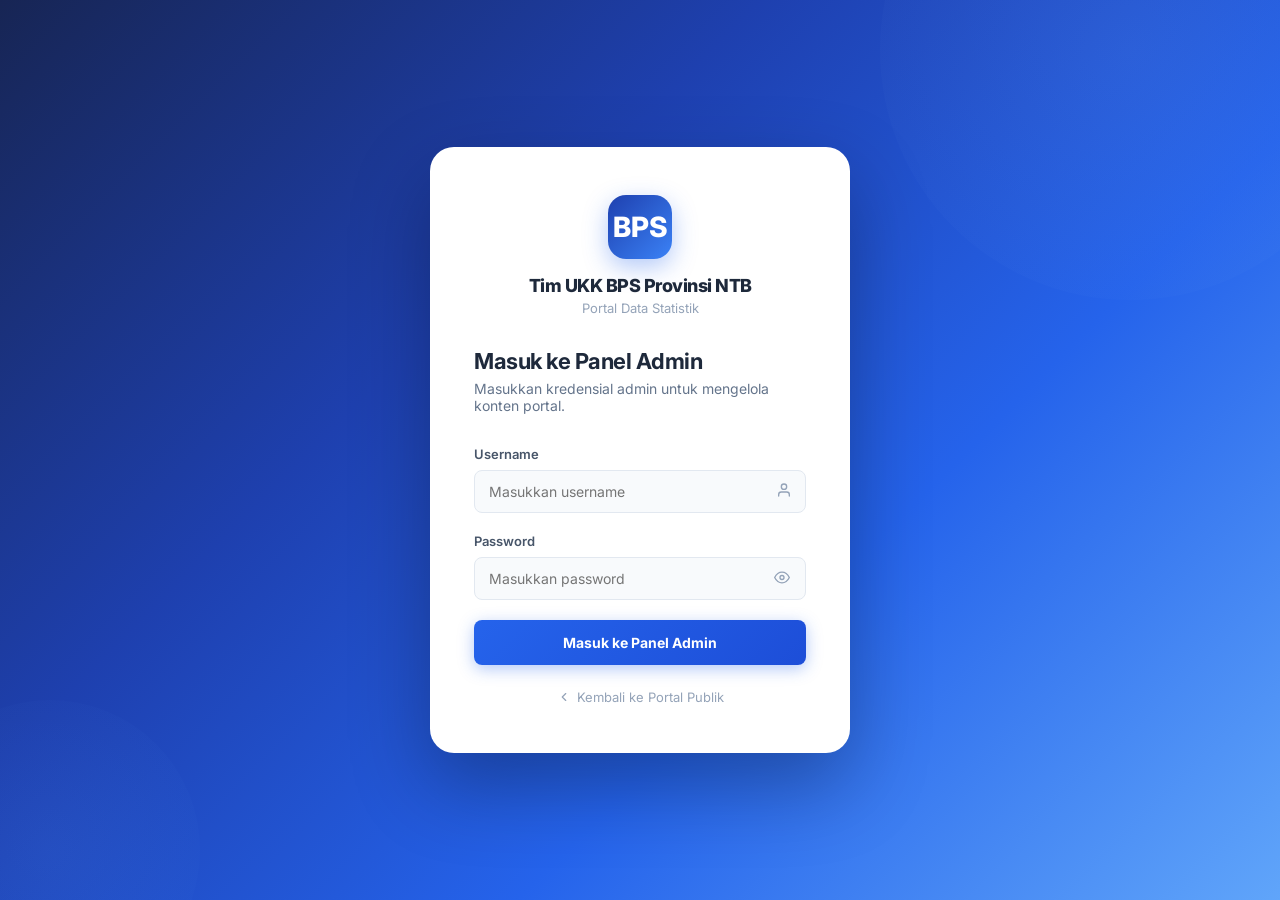
==== admin.html @ 1d555379 "first commit" ====
<!DOCTYPE html>
<html lang="id">
<head>
  <meta charset="UTF-8">
  <meta name="viewport" content="width=device-width, initial-scale=1.0">
  <title>Panel Admin — Portal Data BPS NTB</title>
  <meta name="robots" content="noindex, nofollow">
  <link rel="preconnect" href="https://fonts.googleapis.com">
  <link rel="preconnect" href="https://fonts.gstatic.com" crossorigin>
  <link rel="stylesheet" href="css/admin.css">
</head>
<body>

<!-- ============================================================
     LOGIN PAGE
     ============================================================ -->
<div id="login-page" class="login-page">
  <div class="login-bg-shape login-bg-shape-1" aria-hidden="true"></div>
  <div class="login-bg-shape login-bg-shape-2" aria-hidden="true"></div>

  <div class="login-card" role="main">
    <div class="login-logo">
      <div class="login-logo-icon" aria-hidden="true">BPS</div>
      <div class="login-logo-title">Tim UKK BPS Provinsi NTB</div>
      <div class="login-logo-sub">Portal Data Statistik</div>
    </div>

    <h1 class="login-title">Masuk ke Panel Admin</h1>
    <p class="login-desc">Masukkan kredensial admin untuk mengelola konten portal.</p>

    <div class="login-error" id="login-error" role="alert">
      <svg xmlns="http://www.w3.org/2000/svg" width="16" height="16" viewBox="0 0 24 24" fill="none" stroke="currentColor" stroke-width="2" stroke-linecap="round" stroke-linejoin="round" aria-hidden="true"><circle cx="12" cy="12" r="10"/><line x1="12" y1="8" x2="12" y2="12"/><line x1="12" y1="16" x2="12.01" y2="16"/></svg>
      <span>Username atau password salah.</span>
    </div>

    <form id="login-form" novalidate>
      <div class="form-group">
        <label class="form-label" for="login-username">Username</label>
        <div class="form-input-wrapper">
          <input
            type="text"
            id="login-username"
            class="form-input"
            placeholder="Masukkan username"
            autocomplete="username"
            required
            aria-required="true"
          >
          <span class="form-input-icon" aria-hidden="true">
            <svg xmlns="http://www.w3.org/2000/svg" width="16" height="16" viewBox="0 0 24 24" fill="none" stroke="currentColor" stroke-width="2" stroke-linecap="round" stroke-linejoin="round"><path d="M20 21v-2a4 4 0 0 0-4-4H8a4 4 0 0 0-4 4v2"/><circle cx="12" cy="7" r="4"/></svg>
          </span>
        </div>
      </div>

      <div class="form-group">
        <label class="form-label" for="login-password">Password</label>
        <div class="form-input-wrapper">
          <input
            type="password"
            id="login-password"
            class="form-input"
            placeholder="Masukkan password"
            autocomplete="current-password"
            required
            aria-required="true"
          >
          <button type="button" class="form-input-toggle" id="password-toggle" aria-label="Tampilkan/sembunyikan password">
            <svg xmlns="http://www.w3.org/2000/svg" width="16" height="16" viewBox="0 0 24 24" fill="none" stroke="currentColor" stroke-width="2" stroke-linecap="round" stroke-linejoin="round"><path d="M1 12s4-8 11-8 11 8 11 8-4 8-11 8-11-8-11-8z"/><circle cx="12" cy="12" r="3"/></svg>
          </button>
        </div>
      </div>

      <button type="submit" id="login-btn" class="login-btn">
        <span class="btn-text">Masuk ke Panel Admin</span>
        <svg class="btn-spinner" xmlns="http://www.w3.org/2000/svg" width="18" height="18" viewBox="0 0 24 24" fill="none" stroke="currentColor" stroke-width="2.5" stroke-linecap="round" stroke-linejoin="round"><path d="M21 12a9 9 0 1 1-6.219-8.56"/></svg>
      </button>
    </form>

    <a href="index.html" class="login-back">
      <svg xmlns="http://www.w3.org/2000/svg" width="14" height="14" viewBox="0 0 24 24" fill="none" stroke="currentColor" stroke-width="2" stroke-linecap="round" stroke-linejoin="round" aria-hidden="true"><polyline points="15 18 9 12 15 6"/></svg>
      Kembali ke Portal Publik
    </a>
  </div>
</div>

<!-- ============================================================
     ADMIN DASHBOARD
     ============================================================ -->
<div id="admin-page" class="admin-page" role="main">

  <!-- Admin Header -->
  <header class="admin-header">
    <div class="admin-header-brand">
      <div class="admin-logo" aria-hidden="true">BPS</div>
      <div>
        <div class="admin-header-title">Panel Admin</div>
        <div class="admin-header-sub">Tim UKK BPS Provinsi NTB</div>
      </div>
    </div>
    <div class="admin-header-actions">
      <div class="admin-user-chip">
        <div class="admin-user-avatar" aria-hidden="true">A</div>
        <span>Admin</span>
      </div>
      <a href="index.html" class="admin-view-site" target="_blank" rel="noopener">
        <svg xmlns="http://www.w3.org/2000/svg" width="14" height="14" viewBox="0 0 24 24" fill="none" stroke="currentColor" stroke-width="2" stroke-linecap="round" stroke-linejoin="round" aria-hidden="true"><path d="M18 13v6a2 2 0 0 1-2 2H5a2 2 0 0 1-2-2V8a2 2 0 0 1 2-2h6"/><polyline points="15 3 21 3 21 9"/><line x1="10" y1="14" x2="21" y2="3"/></svg>
        <span>Lihat Portal</span>
      </a>
      <button class="admin-logout-btn" onclick="Admin.logout()">
        <svg xmlns="http://www.w3.org/2000/svg" width="14" height="14" viewBox="0 0 24 24" fill="none" stroke="currentColor" stroke-width="2" stroke-linecap="round" stroke-linejoin="round" aria-hidden="true"><path d="M9 21H5a2 2 0 0 1-2-2V5a2 2 0 0 1 2-2h4"/><polyline points="16 17 21 12 16 7"/><line x1="21" y1="12" x2="9" y2="12"/></svg>
        Keluar
      </button>
    </div>
  </header>

  <!-- Admin Content -->
  <div class="admin-content">

    <!-- Greeting -->
    <div class="admin-greeting">
      <h1 class="admin-greeting-title">Selamat Datang, Admin</h1>
      <p class="admin-greeting-sub" id="admin-datetime">Memuat waktu…</p>
    </div>

    <!-- Config Status -->
    <div id="config-status" class="config-status demo">
      <span class="config-status-dot"></span>
      <span>Memeriksa konfigurasi…</span>
    </div>

    <!-- Stats -->
    <div class="admin-stats" role="list" aria-label="Statistik konten">
      <div class="admin-stat-card" role="listitem">
        <div class="admin-stat-icon stat-icon-blue" aria-hidden="true"><svg xmlns="http://www.w3.org/2000/svg" width="24" height="24" viewBox="0 0 24 24" fill="none" stroke="currentColor" stroke-width="2" stroke-linecap="round" stroke-linejoin="round"><rect x="18" y="3" width="4" height="18"/><rect x="10" y="8" width="4" height="13"/><rect x="2" y="13" width="4" height="8"/></svg></div>
        <div class="admin-stat-info">
          <div class="admin-stat-number" id="admin-stat-visualizations">—</div>
          <div class="admin-stat-label">Visualisasi</div>
        </div>
      </div>
      <div class="admin-stat-card" role="listitem">
        <div class="admin-stat-icon stat-icon-green" aria-hidden="true"><svg xmlns="http://www.w3.org/2000/svg" width="24" height="24" viewBox="0 0 24 24" fill="none" stroke="currentColor" stroke-width="2" stroke-linecap="round" stroke-linejoin="round"><path d="M22 19a2 2 0 0 1-2 2H4a2 2 0 0 1-2-2V5a2 2 0 0 1 2-2h5l2 3h9a2 2 0 0 1 2 2z"/></svg></div>
        <div class="admin-stat-info">
          <div class="admin-stat-number" id="admin-stat-datasets">—</div>
          <div class="admin-stat-label">Dataset</div>
        </div>
      </div>
      <div class="admin-stat-card" role="listitem">
        <div class="admin-stat-icon stat-icon-purple" aria-hidden="true"><svg xmlns="http://www.w3.org/2000/svg" width="24" height="24" viewBox="0 0 24 24" fill="none" stroke="currentColor" stroke-width="2" stroke-linecap="round" stroke-linejoin="round"><path d="M14 2H6a2 2 0 0 0-2 2v16a2 2 0 0 0 2 2h12a2 2 0 0 0 2-2V8z"/><polyline points="14 2 14 8 20 8"/><line x1="16" y1="13" x2="8" y2="13"/><line x1="16" y1="17" x2="8" y2="17"/><polyline points="10 9 9 9 8 9"/></svg></div>
        <div class="admin-stat-info">
          <div class="admin-stat-number" id="admin-stat-publications">—</div>
          <div class="admin-stat-label">Publikasi</div>
        </div>
      </div>
      <div class="admin-stat-card" role="listitem">
        <div class="admin-stat-icon stat-icon-orange" aria-hidden="true"><svg xmlns="http://www.w3.org/2000/svg" width="24" height="24" viewBox="0 0 24 24" fill="none" stroke="currentColor" stroke-width="2" stroke-linecap="round" stroke-linejoin="round"><rect x="2" y="3" width="20" height="14" rx="2" ry="2"/><line x1="8" y1="21" x2="16" y2="21"/><line x1="12" y1="17" x2="12" y2="21"/></svg></div>
        <div class="admin-stat-info">
          <div class="admin-stat-number" id="admin-stat-presentations">—</div>
          <div class="admin-stat-label">Bahan Paparan</div>
        </div>
      </div>
    </div>

    <!-- Main Grid -->
    <div class="admin-sections">

      <!-- Quick Actions -->
      <div class="admin-card">
        <div class="admin-card-header">
          <div class="admin-card-icon" style="background:var(--blue-100);" aria-hidden="true"><svg width="20" height="20" viewBox="0 0 24 24" fill="none" stroke="var(--blue-600)" stroke-width="2" stroke-linecap="round" stroke-linejoin="round"><polygon points="13 2 3 14 12 14 11 22 21 10 12 10 13 2"/></svg></div>
          <div>
            <div class="admin-card-title">Aksi Cepat</div>
            <div class="admin-card-sub">Kelola konten portal dari sini</div>
          </div>
        </div>
        <div class="admin-card-body">
          <div class="quick-actions">

            <a href="#" id="btn-open-sheet" class="quick-action" target="_blank" rel="noopener" onclick="return openSheet()">
              <div class="quick-action-icon qa-icon-sheet" aria-hidden="true"><svg width="24" height="24" viewBox="0 0 24 24" fill="none" stroke="currentColor" stroke-width="2" stroke-linecap="round" stroke-linejoin="round"><rect x="9" y="9" width="13" height="13" rx="2" ry="2"/><path d="M5 15H4a2 2 0 0 1-2-2V4a2 2 0 0 1 2-2h9a2 2 0 0 1 2 2v1"/></svg></div>
              <div class="quick-action-text">
                <div class="quick-action-title">Buka Google Sheet</div>
                <div class="quick-action-desc">Edit data visualisasi, dataset, publikasi, paparan</div>
              </div>
              <svg class="quick-action-arrow" xmlns="http://www.w3.org/2000/svg" width="16" height="16" viewBox="0 0 24 24" fill="none" stroke="currentColor" stroke-width="2" stroke-linecap="round" stroke-linejoin="round" aria-hidden="true"><polyline points="9 18 15 12 9 6"/></svg>
            </a>

            <a href="#" id="btn-open-drive" class="quick-action" target="_blank" rel="noopener" onclick="return openDrive()">
              <div class="quick-action-icon qa-icon-drive" aria-hidden="true"><svg width="24" height="24" viewBox="0 0 24 24" fill="none" stroke="currentColor" stroke-width="2" stroke-linecap="round" stroke-linejoin="round"><path d="M22 19a2 2 0 0 1-2 2H4a2 2 0 0 1-2-2V5a2 2 0 0 1 2-2h5l2 3h9a2 2 0 0 1 2 2z"/></svg></div>
              <div class="quick-action-text">
                <div class="quick-action-title">Buka Google Drive</div>
                <div class="quick-action-desc">Upload file dataset, PDF, dan presentasi</div>
              </div>
              <svg class="quick-action-arrow" xmlns="http://www.w3.org/2000/svg" width="16" height="16" viewBox="0 0 24 24" fill="none" stroke="currentColor" stroke-width="2" stroke-linecap="round" stroke-linejoin="round" aria-hidden="true"><polyline points="9 18 15 12 9 6"/></svg>
            </a>

            <a href="index.html#tab-visualizations" class="quick-action" target="_blank">
              <div class="quick-action-icon qa-icon-viz" aria-hidden="true"><svg width="24" height="24" viewBox="0 0 24 24" fill="none" stroke="currentColor" stroke-width="2" stroke-linecap="round" stroke-linejoin="round"><rect x="18" y="3" width="4" height="18"/><rect x="10" y="8" width="4" height="13"/><rect x="2" y="13" width="4" height="8"/></svg></div>
              <div class="quick-action-text">
                <div class="quick-action-title">Lihat Visualisasi</div>
                <div class="quick-action-desc">Preview tab visualisasi di portal</div>
              </div>
              <svg class="quick-action-arrow" xmlns="http://www.w3.org/2000/svg" width="16" height="16" viewBox="0 0 24 24" fill="none" stroke="currentColor" stroke-width="2" stroke-linecap="round" stroke-linejoin="round" aria-hidden="true"><polyline points="9 18 15 12 9 6"/></svg>
            </a>

            <a href="index.html" target="_blank" class="quick-action">
              <div class="quick-action-icon qa-icon-pub" aria-hidden="true"><svg width="24" height="24" viewBox="0 0 24 24" fill="none" stroke="currentColor" stroke-width="2" stroke-linecap="round" stroke-linejoin="round"><path d="M14 2H6a2 2 0 0 0-2 2v16a2 2 0 0 0 2 2h12a2 2 0 0 0 2-2V8z"/><polyline points="14 2 14 8 20 8"/><line x1="16" y1="13" x2="8" y2="13"/><line x1="16" y1="17" x2="8" y2="17"/><polyline points="10 9 9 9 8 9"/></svg></div>
              <div class="quick-action-text">
                <div class="quick-action-title">Lihat Portal Publik</div>
                <div class="quick-action-desc">Preview tampilan yang dilihat pengunjung</div>
              </div>
              <svg class="quick-action-arrow" xmlns="http://www.w3.org/2000/svg" width="16" height="16" viewBox="0 0 24 24" fill="none" stroke="currentColor" stroke-width="2" stroke-linecap="round" stroke-linejoin="round" aria-hidden="true"><polyline points="9 18 15 12 9 6"/></svg>
            </a>

            <button class="quick-action" onclick="refreshData()" style="border:1.5px solid var(--slate-200);cursor:pointer;text-align:left;width:100%;">
              <div class="quick-action-icon qa-icon-data" aria-hidden="true"><svg width="24" height="24" viewBox="0 0 24 24" fill="none" stroke="currentColor" stroke-width="2" stroke-linecap="round" stroke-linejoin="round"><path d="M3 12a9 9 0 1 0 9-9 9.75 9.75 0 0 0-6.74 2.74L3 8"/><path d="M3 3v5h5"/></svg></div>
              <div class="quick-action-text">
                <div class="quick-action-title">Refresh Data</div>
                <div class="quick-action-desc">Paksa muat ulang data dari Google Sheet</div>
              </div>
              <svg class="quick-action-arrow" xmlns="http://www.w3.org/2000/svg" width="16" height="16" viewBox="0 0 24 24" fill="none" stroke="currentColor" stroke-width="2" stroke-linecap="round" stroke-linejoin="round" aria-hidden="true"><polyline points="9 18 15 12 9 6"/></svg>
            </button>

            <a href="SETUP.md" target="_blank" class="quick-action">
              <div class="quick-action-icon qa-icon-pres" aria-hidden="true"><svg width="24" height="24" viewBox="0 0 24 24" fill="none" stroke="currentColor" stroke-width="2" stroke-linecap="round" stroke-linejoin="round"><path d="M2 3h6a4 4 0 0 1 4 4v14a3 3 0 0 0-3-3H2z"/><path d="M22 3h-6a4 4 0 0 0-4 4v14a3 3 0 0 1 3-3h7z"/></svg></div>
              <div class="quick-action-text">
                <div class="quick-action-title">Panduan Setup</div>
                <div class="quick-action-desc">Cara konfigurasi Google Sheet & Drive</div>
              </div>
              <svg class="quick-action-arrow" xmlns="http://www.w3.org/2000/svg" width="16" height="16" viewBox="0 0 24 24" fill="none" stroke="currentColor" stroke-width="2" stroke-linecap="round" stroke-linejoin="round" aria-hidden="true"><polyline points="9 18 15 12 9 6"/></svg>
            </a>

          </div>
        </div>
      </div>

      <!-- Setup Guide -->
      <div class="admin-card">
        <div class="admin-card-header">
          <div class="admin-card-icon" style="background:#D1FAE5;" aria-hidden="true"><svg width="20" height="20" viewBox="0 0 24 24" fill="none" stroke="#047857" stroke-width="2" stroke-linecap="round" stroke-linejoin="round"><path d="M4.5 16.5c-1.5 1.26-2 5-2 5s3.74-.5 5-2c.71-.84.7-2.13-.09-2.91a2.18 2.18 0 0 0-2.91-.09z"/><path d="m12 15-3-3a22 22 0 0 1 2-3.95A12.88 12.88 0 0 1 22 2c0 2.72-.78 7.5-6 11a22.35 22.35 0 0 1-4 2z"/><path d="M9 12H4s.55-3.03 2-4c1.62-1.08 5 0 5 0"/><path d="M12 15v5s3.03-.55 4-2c1.08-1.62 0-5 0-5"/></svg></div>
          <div>
            <div class="admin-card-title">Panduan Setup</div>
            <div class="admin-card-sub">Langkah menghubungkan ke Google Sheet</div>
          </div>
        </div>
        <div class="admin-card-body">
          <div class="guide-steps">
            <div class="guide-step">
              <div class="guide-step-num">1</div>
              <div class="guide-step-content">
                <div class="guide-step-title">Buat Google Sheet baru</div>
                <div class="guide-step-desc">Buat Sheet dengan 4 tab: <strong>visualizations</strong>, <strong>datasets</strong>, <strong>publications</strong>, <strong>presentations</strong></div>
              </div>
            </div>
            <div class="guide-step">
              <div class="guide-step-num">2</div>
              <div class="guide-step-content">
                <div class="guide-step-title">Atur izin akses</div>
                <div class="guide-step-desc">Klik <strong>Share → Anyone with the link can View</strong></div>
              </div>
            </div>
            <div class="guide-step">
              <div class="guide-step-num">3</div>
              <div class="guide-step-content">
                <div class="guide-step-title">Salin Sheet ID</div>
                <div class="guide-step-desc">Dari URL Sheet, ambil ID antara <code>/d/</code> dan <code>/edit</code></div>
                <div class="guide-step-code">docs.google.com/spreadsheets/d/<strong>[SHEET_ID]</strong>/edit</div>
              </div>
            </div>
            <div class="guide-step">
              <div class="guide-step-num">4</div>
              <div class="guide-step-content">
                <div class="guide-step-title">Edit js/config.js</div>
                <div class="guide-step-desc">Paste Sheet ID ke <code>SHEET_ID</code> dan ubah <code>DEMO_MODE: false</code></div>
              </div>
            </div>
            <div class="guide-step">
              <div class="guide-step-num done">✓</div>
              <div class="guide-step-content">
                <div class="guide-step-title">Selesai!</div>
                <div class="guide-step-desc">Portal akan otomatis membaca data dari Google Sheet Anda.</div>
              </div>
            </div>
          </div>
        </div>
      </div>

    </div>

    <!-- Sheet Column Reference -->
    <div class="admin-card sheet-ref">
      <div class="admin-card-header">
        <div class="admin-card-icon" style="background:#E0E7FF;" aria-hidden="true"><svg width="20" height="20" viewBox="0 0 24 24" fill="none" stroke="#4338CA" stroke-width="2" stroke-linecap="round" stroke-linejoin="round"><rect x="9" y="9" width="13" height="13" rx="2" ry="2"/><path d="M5 15H4a2 2 0 0 1-2-2V4a2 2 0 0 1 2-2h9a2 2 0 0 1 2 2v1"/></svg></div>
        <div>
          <div class="admin-card-title">Referensi Kolom Google Sheet</div>
          <div class="admin-card-sub">Nama dan format kolom yang harus ada di setiap tab</div>
        </div>
      </div>
      <div class="admin-card-body">
        <div class="sheet-ref-title">Pilih Tab Sheet:</div>
        <div id="sheet-ref-tabs" class="sheet-tabs"></div>
        <div id="sheet-ref-table"></div>

        <div style="margin-top:20px;padding:16px;background:var(--blue-50);border:1px solid var(--blue-200);border-radius:var(--radius-sm);">
          <strong style="font-size:13px;color:var(--blue-700);">💡 Tips Pengisian Data</strong>
          <ul style="margin-top:10px;padding-left:18px;display:flex;flex-direction:column;gap:8px;">
            <li style="font-size:12.5px;color:var(--slate-600);">Kolom <code style="background:var(--blue-100);padding:1px 5px;border-radius:3px;">status</code> diisi <strong>published</strong> agar tampil di portal, atau <strong>draft</strong> untuk disembunyikan.</li>
            <li style="font-size:12.5px;color:var(--slate-600);">Kolom <code style="background:var(--blue-100);padding:1px 5px;border-radius:3px;">featured</code> diisi <strong>TRUE</strong> untuk menampilkan badge "Unggulan".</li>
            <li style="font-size:12.5px;color:var(--slate-600);">Kolom <code style="background:var(--blue-100);padding:1px 5px;border-radius:3px;">file_url</code> diisi dengan link sharing Google Drive (klik kanan file → Share → Copy link).</li>
            <li style="font-size:12.5px;color:var(--slate-600);">Kolom <code style="background:var(--blue-100);padding:1px 5px;border-radius:3px;">tags</code> diisi dengan kata kunci dipisah koma: <em>kemiskinan, NTB, 2024</em>.</li>
            <li style="font-size:12.5px;color:var(--slate-600);">Untuk <code style="background:var(--blue-100);padding:1px 5px;border-radius:3px;">data_json</code> di tab visualizations, gunakan format Chart.js JSON standard.</li>
          </ul>
        </div>
      </div>
    </div>

    <!-- Password Change Notice -->
    <div style="margin-top:24px;padding:16px 20px;background:var(--yellow-100);border:1px solid #FDE68A;border-radius:var(--radius-sm);display:flex;gap:12px;align-items:flex-start;">
      <span style="display:flex;align-items:center;" aria-hidden="true"><svg width="24" height="24" viewBox="0 0 24 24" fill="none" stroke="#D97706" stroke-width="2" stroke-linecap="round" stroke-linejoin="round"><path d="m21.73 18-8-14a2 2 0 0 0-3.48 0l-8 14A2 2 0 0 0 4 21h16a2 2 0 0 0 1.73-3Z"/><line x1="12" y1="9" x2="12" y2="13"/><line x1="12" y1="17" x2="12.01" y2="17"/></svg></span>
      <div>
        <div style="font-size:13.5px;font-weight:700;color:var(--yellow-600);margin-bottom:4px;">Keamanan Password</div>
        <div style="font-size:13px;color:var(--slate-600);line-height:1.6;">
          Password admin tersimpan di file <code style="background:rgba(0,0,0,0.06);padding:1px 6px;border-radius:4px;">js/config.js</code>. 
          Ganti nilai <code style="background:rgba(0,0,0,0.06);padding:1px 6px;border-radius:4px;">ADMIN_PASSWORD</code> dengan password yang kuat. 
          Sistem ini menggunakan autentikasi client-side — cocok untuk proteksi ringan, bukan untuk data sangat sensitif.
        </div>
      </div>
    </div>

  </div><!-- end admin-content -->
</div><!-- end admin-page -->

<!-- Scripts -->
<script src="js/config.js"></script>
<script src="js/admin.js"></script>
<script>
  function openSheet() {
    if (CONFIG.SHEET_URL && CONFIG.SHEET_URL !== '#') {
      window.open(CONFIG.SHEET_URL, '_blank');
    } else {
      alert('Sheet URL belum dikonfigurasi. Edit CONFIG.SHEET_URL di js/config.js');
    }
    return false;
  }

  function openDrive() {
    if (CONFIG.DRIVE_FOLDER_URL && CONFIG.DRIVE_FOLDER_URL !== '#') {
      window.open(CONFIG.DRIVE_FOLDER_URL, '_blank');
    } else {
      alert('Drive Folder URL belum dikonfigurasi. Edit CONFIG.DRIVE_FOLDER_URL di js/config.js');
    }
    return false;
  }

  function refreshData() {
    if (typeof SheetsAPI !== 'undefined') {
      SheetsAPI.clearCache();
      alert('Cache dibersihkan. Refresh halaman portal untuk melihat data terbaru.');
    } else {
      alert('Google Sheets belum terhubung. Konfigurasi SHEET_ID terlebih dahulu.');
    }
  }
</script>
</body>
</html>
---- css/admin.css ----
/* ============================================================
   admin.css — Admin Panel Tim UKK BPS Provinsi NTB
   ============================================================ */

@import url('https://fonts.googleapis.com/css2?family=Inter:wght@300;400;500;600;700;800&display=swap');

:root {
  --blue-50: #EFF6FF;
  --blue-100: #DBEAFE;
  --blue-200: #BFDBFE;
  --blue-300: #93C5FD;
  --blue-400: #60A5FA;
  --blue-500: #3B82F6;
  --blue-600: #2563EB;
  --blue-700: #1D4ED8;
  --blue-800: #1E40AF;
  --blue-900: #1E3A8A;
  --slate-50: #F8FAFC;
  --slate-100: #F1F5F9;
  --slate-200: #E2E8F0;
  --slate-300: #CBD5E1;
  --slate-400: #94A3B8;
  --slate-500: #64748B;
  --slate-600: #475569;
  --slate-700: #334155;
  --slate-800: #1E293B;
  --slate-900: #0F172A;
  --white: #FFFFFF;
  --green-100: #DCFCE7;
  --green-600: #16A34A;
  --red-100: #FEE2E2;
  --red-600: #DC2626;
  --yellow-100: #FEF9C3;
  --yellow-600: #CA8A04;
  --gradient-hero: linear-gradient(135deg, #172554 0%, #1E40AF 35%, #2563EB 65%, #60A5FA 100%);
  --font: 'Inter', -apple-system, BlinkMacSystemFont, sans-serif;
  --shadow-md: 0 4px 12px rgba(37, 99, 235, 0.08);
  --shadow-lg: 0 8px 24px rgba(37, 99, 235, 0.12);
  --radius-sm: 8px;
  --radius-md: 12px;
  --radius-lg: 16px;
  --radius-xl: 24px;
  --radius-full: 9999px;
  --transition-fast: 150ms cubic-bezier(0.4, 0, 0.2, 1);
  --transition-base: 250ms cubic-bezier(0.4, 0, 0.2, 1);
}

*, *::before, *::after { box-sizing: border-box; margin: 0; padding: 0; }
html { scroll-behavior: smooth; }
body { font-family: var(--font); background: var(--slate-100); color: var(--slate-800); -webkit-font-smoothing: antialiased; }
a { color: inherit; text-decoration: none; }
button { cursor: pointer; font-family: var(--font); border: none; background: none; }
input, select, textarea { font-family: var(--font); }

/* ============================================================
   LOGIN PAGE
   ============================================================ */
.login-page {
  min-height: 100vh;
  background: var(--gradient-hero);
  display: flex;
  align-items: center;
  justify-content: center;
  padding: 24px;
  position: relative;
  overflow: hidden;
}

.login-bg-shape {
  position: absolute;
  border-radius: 50%;
  opacity: 0.08;
}

.login-bg-shape-1 {
  width: 500px; height: 500px;
  background: radial-gradient(circle, #93C5FD, transparent);
  top: -200px; right: -100px;
}

.login-bg-shape-2 {
  width: 300px; height: 300px;
  background: radial-gradient(circle, #60A5FA, transparent);
  bottom: -100px; left: -100px;
}

.login-card {
  background: var(--white);
  border-radius: var(--radius-xl);
  padding: 48px 44px;
  width: 100%;
  max-width: 420px;
  box-shadow: 0 32px 80px rgba(0,0,0,0.3);
  position: relative;
  z-index: 1;
  animation: fadeInUp 0.6s ease both;
}

@keyframes fadeInUp { from { opacity: 0; transform: translateY(24px); } to { opacity: 1; transform: translateY(0); } }

.login-logo {
  text-align: center;
  margin-bottom: 32px;
}

.login-logo-icon {
  width: 64px; height: 64px;
  background: linear-gradient(135deg, #1E40AF, #3B82F6);
  border-radius: 18px;
  display: flex;
  align-items: center;
  justify-content: center;
  margin: 0 auto 16px;
  font-size: 28px;
  font-weight: 800;
  color: white;
  box-shadow: 0 8px 24px rgba(37, 99, 235, 0.35);
}

.login-logo-title {
  font-size: 18px;
  font-weight: 800;
  color: var(--slate-800);
  letter-spacing: -0.5px;
}

.login-logo-sub {
  font-size: 13px;
  color: var(--slate-400);
  margin-top: 4px;
}

.login-title {
  font-size: 22px;
  font-weight: 700;
  color: var(--slate-800);
  margin-bottom: 6px;
  letter-spacing: -0.5px;
}

.login-desc {
  font-size: 14px;
  color: var(--slate-500);
  margin-bottom: 32px;
}

.form-group {
  margin-bottom: 20px;
}

.form-label {
  display: block;
  font-size: 13px;
  font-weight: 600;
  color: var(--slate-600);
  margin-bottom: 8px;
}

.form-input-wrapper {
  position: relative;
}

.form-input {
  width: 100%;
  padding: 12px 40px 12px 14px;
  border: 1.5px solid var(--slate-200);
  border-radius: var(--radius-sm);
  font-size: 14px;
  color: var(--slate-800);
  background: var(--slate-50);
  outline: none;
  transition: all var(--transition-fast);
}

.form-input:focus {
  border-color: var(--blue-400);
  background: white;
  box-shadow: 0 0 0 3px rgba(37, 99, 235, 0.12);
}

.form-input-icon {
  position: absolute;
  right: 14px;
  top: 50%;
  transform: translateY(-50%);
  color: var(--slate-400);
  pointer-events: none;
}

.form-input-toggle {
  position: absolute;
  right: 14px;
  top: 50%;
  transform: translateY(-50%);
  color: var(--slate-400);
  cursor: pointer;
  padding: 2px;
  transition: color var(--transition-fast);
}

.form-input-toggle:hover { color: var(--blue-600); }

.login-btn {
  width: 100%;
  padding: 14px;
  background: linear-gradient(135deg, #2563EB, #1D4ED8);
  color: white;
  border-radius: var(--radius-sm);
  font-size: 14px;
  font-weight: 700;
  transition: all var(--transition-fast);
  box-shadow: 0 4px 16px rgba(37, 99, 235, 0.35);
  margin-top: 8px;
  display: flex;
  align-items: center;
  justify-content: center;
  gap: 8px;
}

.login-btn:hover {
  transform: translateY(-1px);
  box-shadow: 0 8px 24px rgba(37, 99, 235, 0.45);
}

.login-btn:active { transform: translateY(0); }

.login-btn.loading .btn-text { display: none; }
.login-btn:not(.loading) .btn-spinner { display: none; }
.btn-spinner { animation: spin 0.8s linear infinite; }
@keyframes spin { to { transform: rotate(360deg); } }

.login-error {
  display: none;
  align-items: center;
  gap: 8px;
  padding: 12px 14px;
  background: var(--red-100);
  border: 1px solid #FECACA;
  border-radius: var(--radius-sm);
  color: var(--red-600);
  font-size: 13.5px;
  font-weight: 500;
  margin-bottom: 20px;
}

.login-error.show { display: flex; animation: fadeIn 0.3s ease; }
@keyframes fadeIn { from { opacity: 0; } to { opacity: 1; } }

.login-back {
  display: flex;
  align-items: center;
  justify-content: center;
  gap: 6px;
  margin-top: 24px;
  font-size: 13px;
  color: var(--slate-400);
  transition: color var(--transition-fast);
}

.login-back:hover { color: var(--blue-600); }

/* ============================================================
   ADMIN LAYOUT
   ============================================================ */
.admin-page {
  display: none;
  min-height: 100vh;
}

.admin-page.show { display: flex; flex-direction: column; }

/* Admin Header */
.admin-header {
  height: 64px;
  background: linear-gradient(135deg, #172554, #1E40AF);
  display: flex;
  align-items: center;
  padding: 0 24px;
  gap: 16px;
  position: sticky;
  top: 0;
  z-index: 100;
  box-shadow: 0 4px 16px rgba(0,0,0,0.2);
}

.admin-header-brand {
  display: flex;
  align-items: center;
  gap: 10px;
  flex: 1;
}

.admin-logo {
  width: 36px; height: 36px;
  background: rgba(255,255,255,0.15);
  border-radius: 8px;
  display: flex;
  align-items: center;
  justify-content: center;
  font-weight: 800;
  color: white;
  font-size: 14px;
}

.admin-header-title {
  font-size: 14px;
  font-weight: 700;
  color: white;
}

.admin-header-sub {
  font-size: 11px;
  color: rgba(255,255,255,0.5);
}

.admin-header-actions {
  display: flex;
  align-items: center;
  gap: 10px;
}

.admin-user-chip {
  display: flex;
  align-items: center;
  gap: 8px;
  padding: 6px 12px;
  background: rgba(255,255,255,0.1);
  border-radius: var(--radius-full);
  color: rgba(255,255,255,0.9);
  font-size: 13px;
  font-weight: 500;
}

.admin-user-avatar {
  width: 28px; height: 28px;
  background: linear-gradient(135deg, #60A5FA, #BFDBFE);
  border-radius: 50%;
  display: flex;
  align-items: center;
  justify-content: center;
  font-size: 12px;
  font-weight: 700;
  color: var(--blue-900);
}

.admin-logout-btn {
  display: flex;
  align-items: center;
  gap: 6px;
  padding: 7px 14px;
  background: rgba(255,255,255,0.1);
  border: 1px solid rgba(255,255,255,0.2);
  color: rgba(255,255,255,0.8);
  border-radius: var(--radius-sm);
  font-size: 13px;
  font-weight: 500;
  transition: all var(--transition-fast);
}

.admin-logout-btn:hover { background: rgba(255,255,255,0.2); color: white; }

.admin-view-site {
  display: flex;
  align-items: center;
  gap: 6px;
  padding: 7px 14px;
  background: rgba(255,255,255,0.15);
  border: 1px solid rgba(255,255,255,0.25);
  color: white;
  border-radius: var(--radius-sm);
  font-size: 13px;
  font-weight: 500;
  transition: all var(--transition-fast);
}

.admin-view-site:hover { background: rgba(255,255,255,0.25); }

/* Admin Content */
.admin-content {
  flex: 1;
  padding: 32px 24px;
  max-width: 1200px;
  margin: 0 auto;
  width: 100%;
}

/* Dashboard Greeting */
.admin-greeting {
  margin-bottom: 32px;
}

.admin-greeting-title {
  font-size: 1.6rem;
  font-weight: 800;
  color: var(--slate-800);
  letter-spacing: -0.5px;
  margin-bottom: 6px;
}

.admin-greeting-sub { font-size: 15px; color: var(--slate-500); }

/* Stats Grid */
.admin-stats {
  display: grid;
  grid-template-columns: repeat(4, 1fr);
  gap: 16px;
  margin-bottom: 32px;
}

.admin-stat-card {
  background: var(--white);
  border: 1px solid var(--slate-200);
  border-radius: var(--radius-lg);
  padding: 24px;
  display: flex;
  align-items: flex-start;
  gap: 16px;
  transition: all var(--transition-base);
}

.admin-stat-card:hover {
  transform: translateY(-2px);
  box-shadow: var(--shadow-lg);
}

.admin-stat-icon {
  width: 48px; height: 48px;
  border-radius: var(--radius-md);
  display: flex;
  align-items: center;
  justify-content: center;
  font-size: 22px;
  flex-shrink: 0;
}

.stat-icon-blue { background: var(--blue-100); }
.stat-icon-green { background: var(--green-100); }
.stat-icon-purple { background: #EDE9FE; }
.stat-icon-orange { background: #FEF3C7; }

.admin-stat-info { flex: 1; }

.admin-stat-number {
  font-size: 2rem;
  font-weight: 800;
  color: var(--slate-800);
  line-height: 1;
  letter-spacing: -1px;
  margin-bottom: 6px;
}

.admin-stat-label {
  font-size: 13px;
  color: var(--slate-500);
  font-weight: 500;
}

/* Action Cards */
.admin-sections {
  display: grid;
  grid-template-columns: 2fr 1fr;
  gap: 24px;
  margin-bottom: 32px;
}

.admin-card {
  background: var(--white);
  border: 1px solid var(--slate-200);
  border-radius: var(--radius-lg);
  overflow: hidden;
}

.admin-card-header {
  padding: 20px 24px;
  border-bottom: 1px solid var(--slate-100);
  display: flex;
  align-items: center;
  gap: 12px;
}

.admin-card-icon {
  width: 36px; height: 36px;
  border-radius: var(--radius-sm);
  display: flex;
  align-items: center;
  justify-content: center;
  font-size: 18px;
}

.admin-card-title {
  font-size: 15px;
  font-weight: 700;
  color: var(--slate-800);
}

.admin-card-sub { font-size: 13px; color: var(--slate-400); }

.admin-card-body { padding: 24px; }

/* Quick Actions */
.quick-actions {
  display: grid;
  grid-template-columns: 1fr 1fr;
  gap: 12px;
}

.quick-action {
  display: flex;
  align-items: center;
  gap: 14px;
  padding: 18px;
  border: 1.5px solid var(--slate-200);
  border-radius: var(--radius-md);
  transition: all var(--transition-base);
  cursor: pointer;
  text-decoration: none;
  position: relative;
  overflow: hidden;
}

.quick-action::after {
  content: '';
  position: absolute;
  inset: 0;
  background: var(--blue-600);
  opacity: 0;
  transition: opacity var(--transition-fast);
}

.quick-action:hover {
  border-color: var(--blue-300);
  background: var(--blue-50);
  transform: translateY(-2px);
  box-shadow: var(--shadow-md);
}

.quick-action-icon {
  width: 44px; height: 44px;
  border-radius: var(--radius-sm);
  display: flex;
  align-items: center;
  justify-content: center;
  font-size: 20px;
  flex-shrink: 0;
}

.qa-icon-sheet { background: linear-gradient(135deg, #D1FAE5, #A7F3D0); }
.qa-icon-drive { background: linear-gradient(135deg, #DBEAFE, #BFDBFE); }
.qa-icon-viz { background: linear-gradient(135deg, #E0E7FF, #C7D2FE); }
.qa-icon-pub { background: linear-gradient(135deg, #FCE7F3, #FBCFE8); }
.qa-icon-pres { background: linear-gradient(135deg, #FEF9C3, #FEF08A); }
.qa-icon-data { background: linear-gradient(135deg, #ECFDF5, #D1FAE5); }

.quick-action-text { flex: 1; }

.quick-action-title {
  font-size: 14px;
  font-weight: 600;
  color: var(--slate-700);
  margin-bottom: 3px;
}

.quick-action-desc {
  font-size: 12px;
  color: var(--slate-400);
}

.quick-action-arrow {
  color: var(--slate-300);
  transition: transform var(--transition-fast), color var(--transition-fast);
  flex-shrink: 0;
}

.quick-action:hover .quick-action-arrow {
  transform: translateX(4px);
  color: var(--blue-500);
}

/* Setup Guide */
.guide-steps {
  display: flex;
  flex-direction: column;
  gap: 16px;
}

.guide-step {
  display: flex;
  align-items: flex-start;
  gap: 14px;
}

.guide-step-num {
  width: 28px; height: 28px;
  background: var(--blue-600);
  color: white;
  border-radius: 50%;
  display: flex;
  align-items: center;
  justify-content: center;
  font-size: 12px;
  font-weight: 700;
  flex-shrink: 0;
}

.guide-step-num.done { background: var(--green-600); }

.guide-step-content { flex: 1; }

.guide-step-title {
  font-size: 13.5px;
  font-weight: 600;
  color: var(--slate-700);
  margin-bottom: 4px;
}

.guide-step-desc {
  font-size: 12.5px;
  color: var(--slate-500);
  line-height: 1.5;
}

.guide-step-code {
  display: inline-block;
  padding: 4px 10px;
  background: var(--slate-100);
  border-radius: 4px;
  font-family: 'Courier New', monospace;
  font-size: 11.5px;
  color: var(--slate-700);
  margin-top: 6px;
  word-break: break-all;
}

/* Config Status */
.config-status {
  display: flex;
  align-items: center;
  gap: 8px;
  padding: 12px 14px;
  border-radius: var(--radius-sm);
  font-size: 13px;
  font-weight: 500;
  margin-bottom: 16px;
}

.config-status.connected {
  background: var(--green-100);
  border: 1px solid #BBF7D0;
  color: var(--green-600);
}

.config-status.demo {
  background: var(--yellow-100);
  border: 1px solid #FDE68A;
  color: var(--yellow-600);
}

.config-status-dot {
  width: 8px; height: 8px;
  border-radius: 50%;
  background: currentColor;
  animation: pulse 2s ease-in-out infinite;
}

@keyframes pulse { 0%, 100% { opacity: 1; } 50% { opacity: 0.4; } }

/* Sheet Column Reference */
.sheet-ref { margin-top: 24px; }

.sheet-ref-title {
  font-size: 13px;
  font-weight: 700;
  color: var(--slate-600);
  margin-bottom: 12px;
  text-transform: uppercase;
  letter-spacing: 0.5px;
}

.sheet-tabs {
  display: flex;
  gap: 6px;
  margin-bottom: 16px;
  flex-wrap: wrap;
}

.sheet-tab {
  padding: 5px 12px;
  border: 1.5px solid var(--slate-200);
  border-radius: var(--radius-full);
  font-size: 12px;
  font-weight: 500;
  color: var(--slate-500);
  cursor: pointer;
  transition: all var(--transition-fast);
}

.sheet-tab.active {
  border-color: var(--blue-500);
  background: var(--blue-50);
  color: var(--blue-700);
}

.sheet-columns-table {
  width: 100%;
  border-collapse: collapse;
  font-size: 12.5px;
}

.sheet-columns-table th {
  text-align: left;
  padding: 8px 12px;
  background: var(--slate-100);
  color: var(--slate-600);
  font-weight: 600;
  font-size: 11px;
  text-transform: uppercase;
  letter-spacing: 0.5px;
  border-bottom: 1px solid var(--slate-200);
}

.sheet-columns-table td {
  padding: 8px 12px;
  border-bottom: 1px solid var(--slate-100);
  color: var(--slate-700);
  vertical-align: top;
}

.sheet-columns-table tr:last-child td { border-bottom: none; }
.sheet-columns-table tr:hover td { background: var(--slate-50); }

.col-name {
  font-family: 'Courier New', monospace;
  font-size: 12px;
  color: var(--blue-700);
  background: var(--blue-50);
  padding: 2px 6px;
  border-radius: 4px;
  white-space: nowrap;
}

/* ============================================================
   RESPONSIVE
   ============================================================ */
@media (max-width: 1024px) {
  .admin-stats { grid-template-columns: repeat(2, 1fr); }
  .admin-sections { grid-template-columns: 1fr; }
}

@media (max-width: 768px) {
  .admin-stats { grid-template-columns: repeat(2, 1fr); }
  .quick-actions { grid-template-columns: 1fr; }
  .admin-header-actions .admin-view-site span { display: none; }
  .login-card { padding: 32px 24px; }
}

@media (max-width: 480px) {
  .admin-stats { grid-template-columns: 1fr 1fr; }
  .admin-stat-number { font-size: 1.5rem; }
}
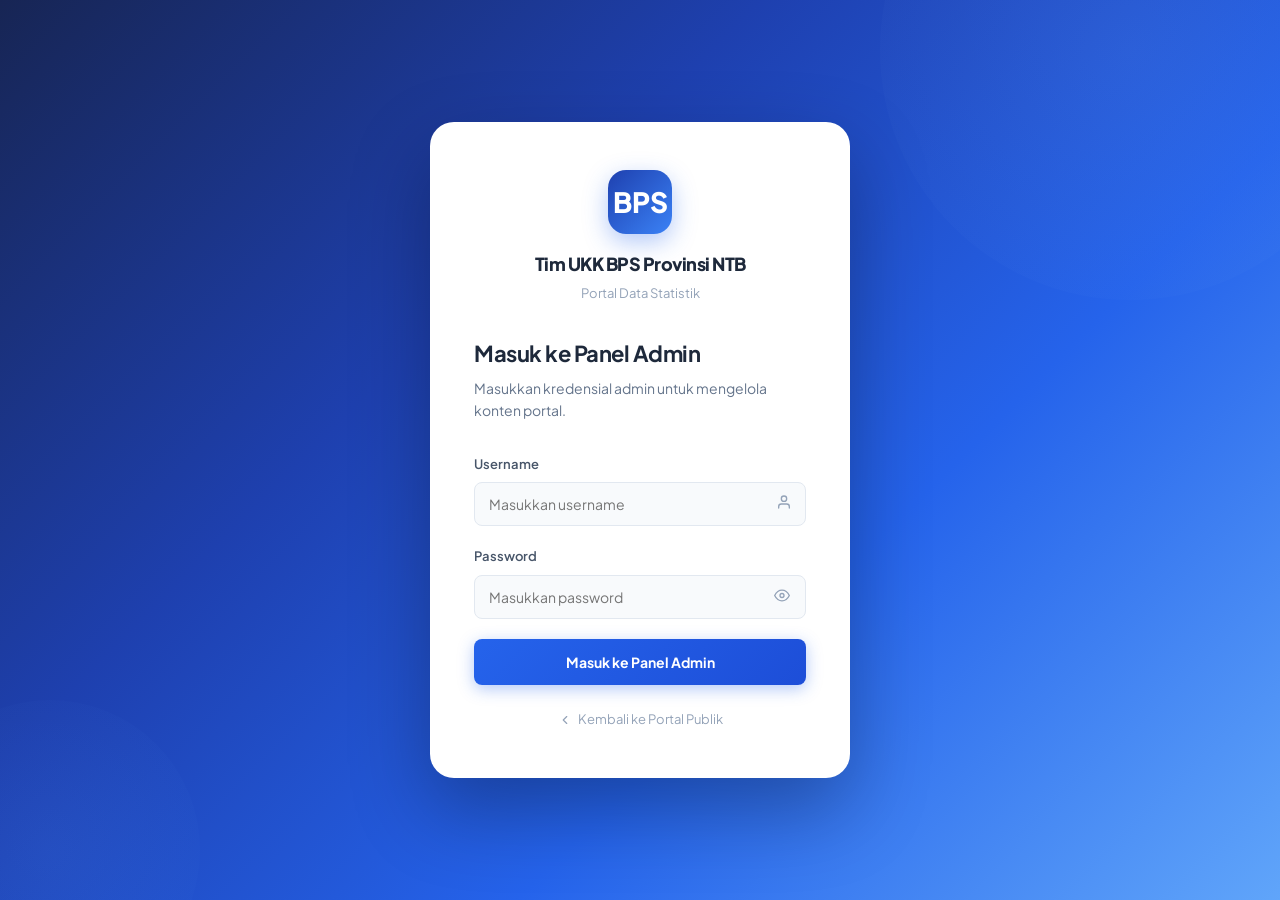
==== commit 340d1d83: "fix: integrasi Google Sheets JSONP dan perbaikan pemuatan dataset" ====
--- a/admin.html
+++ b/admin.html
@@ -7,6 +7,7 @@
   <meta name="robots" content="noindex, nofollow">
   <link rel="preconnect" href="https://fonts.googleapis.com">
   <link rel="preconnect" href="https://fonts.gstatic.com" crossorigin>
+  <link href="https://fonts.googleapis.com/css2?family=Plus+Jakarta+Sans:wght@300;400;500;600;700;800&display=swap" rel="stylesheet">
   <link rel="stylesheet" href="css/admin.css">
 </head>
 <body>
@@ -331,6 +332,7 @@
 
 <!-- Scripts -->
 <script src="js/config.js"></script>
+<script src="js/sheets.js"></script>
 <script src="js/admin.js"></script>
 <script>
   function openSheet() {
@@ -352,11 +354,12 @@
   }
 
   function refreshData() {
-    if (typeof SheetsAPI !== 'undefined') {
+    if (typeof SheetsAPI !== 'undefined' && CONFIG.SHEET_ID) {
       SheetsAPI.clearCache();
-      alert('Cache dibersihkan. Refresh halaman portal untuk melihat data terbaru.');
+      Admin.renderStats();
+      alert('Cache berhasil dibersihkan. Memuat ulang data terbaru dari Google Sheets…');
     } else {
-      alert('Google Sheets belum terhubung. Konfigurasi SHEET_ID terlebih dahulu.');
+      alert('Google Sheets belum terhubung. Konfigurasi SHEET_ID terlebih dahulu di js/config.js.');
     }
   }
 </script>
--- a/css/admin.css
+++ b/css/admin.css
@@ -2,7 +2,7 @@
    admin.css — Admin Panel Tim UKK BPS Provinsi NTB
    ============================================================ */
 
-@import url('https://fonts.googleapis.com/css2?family=Inter:wght@300;400;500;600;700;800&display=swap');
+@import url('https://fonts.googleapis.com/css2?family=Plus+Jakarta+Sans:wght@300;400;500;600;700;800&display=swap');
 
 :root {
   --blue-50: #EFF6FF;
@@ -33,7 +33,7 @@
   --yellow-100: #FEF9C3;
   --yellow-600: #CA8A04;
   --gradient-hero: linear-gradient(135deg, #172554 0%, #1E40AF 35%, #2563EB 65%, #60A5FA 100%);
-  --font: 'Inter', -apple-system, BlinkMacSystemFont, sans-serif;
+  --font: 'Plus Jakarta Sans', -apple-system, BlinkMacSystemFont, sans-serif;
   --shadow-md: 0 4px 12px rgba(37, 99, 235, 0.08);
   --shadow-lg: 0 8px 24px rgba(37, 99, 235, 0.12);
   --radius-sm: 8px;
@@ -45,12 +45,44 @@
   --transition-base: 250ms cubic-bezier(0.4, 0, 0.2, 1);
 }
 
-*, *::before, *::after { box-sizing: border-box; margin: 0; padding: 0; }
-html { scroll-behavior: smooth; }
-body { font-family: var(--font); background: var(--slate-100); color: var(--slate-800); -webkit-font-smoothing: antialiased; }
-a { color: inherit; text-decoration: none; }
-button { cursor: pointer; font-family: var(--font); border: none; background: none; }
-input, select, textarea { font-family: var(--font); }
+*,
+*::before,
+*::after {
+  box-sizing: border-box;
+  margin: 0;
+  padding: 0;
+}
+
+html {
+  scroll-behavior: smooth;
+}
+
+body {
+  font-family: var(--font);
+  background: var(--slate-100);
+  color: var(--slate-800);
+  font-size: 15px;
+  line-height: 1.6;
+  -webkit-font-smoothing: antialiased;
+}
+
+a {
+  color: inherit;
+  text-decoration: none;
+}
+
+button {
+  cursor: pointer;
+  font-family: var(--font);
+  border: none;
+  background: none;
+}
+
+input,
+select,
+textarea {
+  font-family: var(--font);
+}
 
 /* ============================================================
    LOGIN PAGE
@@ -73,15 +105,19 @@
 }
 
 .login-bg-shape-1 {
-  width: 500px; height: 500px;
+  width: 500px;
+  height: 500px;
   background: radial-gradient(circle, #93C5FD, transparent);
-  top: -200px; right: -100px;
+  top: -200px;
+  right: -100px;
 }
 
 .login-bg-shape-2 {
-  width: 300px; height: 300px;
+  width: 300px;
+  height: 300px;
   background: radial-gradient(circle, #60A5FA, transparent);
-  bottom: -100px; left: -100px;
+  bottom: -100px;
+  left: -100px;
 }
 
 .login-card {
@@ -90,13 +126,23 @@
   padding: 48px 44px;
   width: 100%;
   max-width: 420px;
-  box-shadow: 0 32px 80px rgba(0,0,0,0.3);
+  box-shadow: 0 32px 80px rgba(0, 0, 0, 0.3);
   position: relative;
   z-index: 1;
   animation: fadeInUp 0.6s ease both;
 }
 
-@keyframes fadeInUp { from { opacity: 0; transform: translateY(24px); } to { opacity: 1; transform: translateY(0); } }
+@keyframes fadeInUp {
+  from {
+    opacity: 0;
+    transform: translateY(24px);
+  }
+
+  to {
+    opacity: 1;
+    transform: translateY(0);
+  }
+}
 
 .login-logo {
   text-align: center;
@@ -104,7 +150,8 @@
 }
 
 .login-logo-icon {
-  width: 64px; height: 64px;
+  width: 64px;
+  height: 64px;
   background: linear-gradient(135deg, #1E40AF, #3B82F6);
   border-radius: 18px;
   display: flex;
@@ -198,7 +245,9 @@
   transition: color var(--transition-fast);
 }
 
-.form-input-toggle:hover { color: var(--blue-600); }
+.form-input-toggle:hover {
+  color: var(--blue-600);
+}
 
 .login-btn {
   width: 100%;
@@ -222,12 +271,27 @@
   box-shadow: 0 8px 24px rgba(37, 99, 235, 0.45);
 }
 
-.login-btn:active { transform: translateY(0); }
-
-.login-btn.loading .btn-text { display: none; }
-.login-btn:not(.loading) .btn-spinner { display: none; }
-.btn-spinner { animation: spin 0.8s linear infinite; }
-@keyframes spin { to { transform: rotate(360deg); } }
+.login-btn:active {
+  transform: translateY(0);
+}
+
+.login-btn.loading .btn-text {
+  display: none;
+}
+
+.login-btn:not(.loading) .btn-spinner {
+  display: none;
+}
+
+.btn-spinner {
+  animation: spin 0.8s linear infinite;
+}
+
+@keyframes spin {
+  to {
+    transform: rotate(360deg);
+  }
+}
 
 .login-error {
   display: none;
@@ -243,8 +307,20 @@
   margin-bottom: 20px;
 }
 
-.login-error.show { display: flex; animation: fadeIn 0.3s ease; }
-@keyframes fadeIn { from { opacity: 0; } to { opacity: 1; } }
+.login-error.show {
+  display: flex;
+  animation: fadeIn 0.3s ease;
+}
+
+@keyframes fadeIn {
+  from {
+    opacity: 0;
+  }
+
+  to {
+    opacity: 1;
+  }
+}
 
 .login-back {
   display: flex;
@@ -257,7 +333,9 @@
   transition: color var(--transition-fast);
 }
 
-.login-back:hover { color: var(--blue-600); }
+.login-back:hover {
+  color: var(--blue-600);
+}
 
 /* ============================================================
    ADMIN LAYOUT
@@ -267,7 +345,10 @@
   min-height: 100vh;
 }
 
-.admin-page.show { display: flex; flex-direction: column; }
+.admin-page.show {
+  display: flex;
+  flex-direction: column;
+}
 
 /* Admin Header */
 .admin-header {
@@ -280,7 +361,7 @@
   position: sticky;
   top: 0;
   z-index: 100;
-  box-shadow: 0 4px 16px rgba(0,0,0,0.2);
+  box-shadow: 0 4px 16px rgba(0, 0, 0, 0.2);
 }
 
 .admin-header-brand {
@@ -291,8 +372,9 @@
 }
 
 .admin-logo {
-  width: 36px; height: 36px;
-  background: rgba(255,255,255,0.15);
+  width: 36px;
+  height: 36px;
+  background: rgba(255, 255, 255, 0.15);
   border-radius: 8px;
   display: flex;
   align-items: center;
@@ -310,7 +392,7 @@
 
 .admin-header-sub {
   font-size: 11px;
-  color: rgba(255,255,255,0.5);
+  color: rgba(255, 255, 255, 0.5);
 }
 
 .admin-header-actions {
@@ -324,15 +406,16 @@
   align-items: center;
   gap: 8px;
   padding: 6px 12px;
-  background: rgba(255,255,255,0.1);
+  background: rgba(255, 255, 255, 0.1);
   border-radius: var(--radius-full);
-  color: rgba(255,255,255,0.9);
+  color: rgba(255, 255, 255, 0.9);
   font-size: 13px;
   font-weight: 500;
 }
 
 .admin-user-avatar {
-  width: 28px; height: 28px;
+  width: 28px;
+  height: 28px;
   background: linear-gradient(135deg, #60A5FA, #BFDBFE);
   border-radius: 50%;
   display: flex;
@@ -348,24 +431,27 @@
   align-items: center;
   gap: 6px;
   padding: 7px 14px;
-  background: rgba(255,255,255,0.1);
-  border: 1px solid rgba(255,255,255,0.2);
-  color: rgba(255,255,255,0.8);
+  background: rgba(255, 255, 255, 0.1);
+  border: 1px solid rgba(255, 255, 255, 0.2);
+  color: rgba(255, 255, 255, 0.8);
   border-radius: var(--radius-sm);
   font-size: 13px;
   font-weight: 500;
   transition: all var(--transition-fast);
 }
 
-.admin-logout-btn:hover { background: rgba(255,255,255,0.2); color: white; }
+.admin-logout-btn:hover {
+  background: rgba(255, 255, 255, 0.2);
+  color: white;
+}
 
 .admin-view-site {
   display: flex;
   align-items: center;
   gap: 6px;
   padding: 7px 14px;
-  background: rgba(255,255,255,0.15);
-  border: 1px solid rgba(255,255,255,0.25);
+  background: rgba(255, 255, 255, 0.15);
+  border: 1px solid rgba(255, 255, 255, 0.25);
   color: white;
   border-radius: var(--radius-sm);
   font-size: 13px;
@@ -373,7 +459,9 @@
   transition: all var(--transition-fast);
 }
 
-.admin-view-site:hover { background: rgba(255,255,255,0.25); }
+.admin-view-site:hover {
+  background: rgba(255, 255, 255, 0.25);
+}
 
 /* Admin Content */
 .admin-content {
@@ -390,14 +478,17 @@
 }
 
 .admin-greeting-title {
-  font-size: 1.6rem;
+  font-size: clamp(1.75rem, 3vw, 2.25rem);
   font-weight: 800;
   color: var(--slate-800);
   letter-spacing: -0.5px;
   margin-bottom: 6px;
 }
 
-.admin-greeting-sub { font-size: 15px; color: var(--slate-500); }
+.admin-greeting-sub {
+  font-size: 16px;
+  color: var(--slate-600);
+}
 
 /* Stats Grid */
 .admin-stats {
@@ -424,7 +515,8 @@
 }
 
 .admin-stat-icon {
-  width: 48px; height: 48px;
+  width: 48px;
+  height: 48px;
   border-radius: var(--radius-md);
   display: flex;
   align-items: center;
@@ -433,15 +525,28 @@
   flex-shrink: 0;
 }
 
-.stat-icon-blue { background: var(--blue-100); }
-.stat-icon-green { background: var(--green-100); }
-.stat-icon-purple { background: #EDE9FE; }
-.stat-icon-orange { background: #FEF3C7; }
-
-.admin-stat-info { flex: 1; }
+.stat-icon-blue {
+  background: var(--blue-100);
+}
+
+.stat-icon-green {
+  background: var(--green-100);
+}
+
+.stat-icon-purple {
+  background: #EDE9FE;
+}
+
+.stat-icon-orange {
+  background: #FEF3C7;
+}
+
+.admin-stat-info {
+  flex: 1;
+}
 
 .admin-stat-number {
-  font-size: 2rem;
+  font-size: 2.25rem;
   font-weight: 800;
   color: var(--slate-800);
   line-height: 1;
@@ -450,7 +555,7 @@
 }
 
 .admin-stat-label {
-  font-size: 13px;
+  font-size: 13.5px;
   color: var(--slate-500);
   font-weight: 500;
 }
@@ -479,7 +584,8 @@
 }
 
 .admin-card-icon {
-  width: 36px; height: 36px;
+  width: 36px;
+  height: 36px;
   border-radius: var(--radius-sm);
   display: flex;
   align-items: center;
@@ -488,14 +594,19 @@
 }
 
 .admin-card-title {
-  font-size: 15px;
+  font-size: 16.5px;
   font-weight: 700;
   color: var(--slate-800);
 }
 
-.admin-card-sub { font-size: 13px; color: var(--slate-400); }
-
-.admin-card-body { padding: 24px; }
+.admin-card-sub {
+  font-size: 14px;
+  color: var(--slate-400);
+}
+
+.admin-card-body {
+  padding: 24px;
+}
 
 /* Quick Actions */
 .quick-actions {
@@ -535,7 +646,8 @@
 }
 
 .quick-action-icon {
-  width: 44px; height: 44px;
+  width: 44px;
+  height: 44px;
   border-radius: var(--radius-sm);
   display: flex;
   align-items: center;
@@ -544,24 +656,43 @@
   flex-shrink: 0;
 }
 
-.qa-icon-sheet { background: linear-gradient(135deg, #D1FAE5, #A7F3D0); }
-.qa-icon-drive { background: linear-gradient(135deg, #DBEAFE, #BFDBFE); }
-.qa-icon-viz { background: linear-gradient(135deg, #E0E7FF, #C7D2FE); }
-.qa-icon-pub { background: linear-gradient(135deg, #FCE7F3, #FBCFE8); }
-.qa-icon-pres { background: linear-gradient(135deg, #FEF9C3, #FEF08A); }
-.qa-icon-data { background: linear-gradient(135deg, #ECFDF5, #D1FAE5); }
-
-.quick-action-text { flex: 1; }
+.qa-icon-sheet {
+  background: linear-gradient(135deg, #D1FAE5, #A7F3D0);
+}
+
+.qa-icon-drive {
+  background: linear-gradient(135deg, #DBEAFE, #BFDBFE);
+}
+
+.qa-icon-viz {
+  background: linear-gradient(135deg, #E0E7FF, #C7D2FE);
+}
+
+.qa-icon-pub {
+  background: linear-gradient(135deg, #FCE7F3, #FBCFE8);
+}
+
+.qa-icon-pres {
+  background: linear-gradient(135deg, #FEF9C3, #FEF08A);
+}
+
+.qa-icon-data {
+  background: linear-gradient(135deg, #ECFDF5, #D1FAE5);
+}
+
+.quick-action-text {
+  flex: 1;
+}
 
 .quick-action-title {
-  font-size: 14px;
-  font-weight: 600;
+  font-size: 15px;
+  font-weight: 700;
   color: var(--slate-700);
   margin-bottom: 3px;
 }
 
 .quick-action-desc {
-  font-size: 12px;
+  font-size: 13px;
   color: var(--slate-400);
 }
 
@@ -590,7 +721,8 @@
 }
 
 .guide-step-num {
-  width: 28px; height: 28px;
+  width: 28px;
+  height: 28px;
   background: var(--blue-600);
   color: white;
   border-radius: 50%;
@@ -602,19 +734,23 @@
   flex-shrink: 0;
 }
 
-.guide-step-num.done { background: var(--green-600); }
-
-.guide-step-content { flex: 1; }
+.guide-step-num.done {
+  background: var(--green-600);
+}
+
+.guide-step-content {
+  flex: 1;
+}
 
 .guide-step-title {
-  font-size: 13.5px;
+  font-size: 14.5px;
   font-weight: 600;
   color: var(--slate-700);
   margin-bottom: 4px;
 }
 
 .guide-step-desc {
-  font-size: 12.5px;
+  font-size: 13.5px;
   color: var(--slate-500);
   line-height: 1.5;
 }
@@ -656,16 +792,29 @@
 }
 
 .config-status-dot {
-  width: 8px; height: 8px;
+  width: 8px;
+  height: 8px;
   border-radius: 50%;
   background: currentColor;
   animation: pulse 2s ease-in-out infinite;
 }
 
-@keyframes pulse { 0%, 100% { opacity: 1; } 50% { opacity: 0.4; } }
+@keyframes pulse {
+
+  0%,
+  100% {
+    opacity: 1;
+  }
+
+  50% {
+    opacity: 0.4;
+  }
+}
 
 /* Sheet Column Reference */
-.sheet-ref { margin-top: 24px; }
+.sheet-ref {
+  margin-top: 24px;
+}
 
 .sheet-ref-title {
   font-size: 13px;
@@ -725,8 +874,13 @@
   vertical-align: top;
 }
 
-.sheet-columns-table tr:last-child td { border-bottom: none; }
-.sheet-columns-table tr:hover td { background: var(--slate-50); }
+.sheet-columns-table tr:last-child td {
+  border-bottom: none;
+}
+
+.sheet-columns-table tr:hover td {
+  background: var(--slate-50);
+}
 
 .col-name {
   font-family: 'Courier New', monospace;
@@ -742,18 +896,39 @@
    RESPONSIVE
    ============================================================ */
 @media (max-width: 1024px) {
-  .admin-stats { grid-template-columns: repeat(2, 1fr); }
-  .admin-sections { grid-template-columns: 1fr; }
+  .admin-stats {
+    grid-template-columns: repeat(2, 1fr);
+  }
+
+  .admin-sections {
+    grid-template-columns: 1fr;
+  }
 }
 
 @media (max-width: 768px) {
-  .admin-stats { grid-template-columns: repeat(2, 1fr); }
-  .quick-actions { grid-template-columns: 1fr; }
-  .admin-header-actions .admin-view-site span { display: none; }
-  .login-card { padding: 32px 24px; }
+  .admin-stats {
+    grid-template-columns: repeat(2, 1fr);
+  }
+
+  .quick-actions {
+    grid-template-columns: 1fr;
+  }
+
+  .admin-header-actions .admin-view-site span {
+    display: none;
+  }
+
+  .login-card {
+    padding: 32px 24px;
+  }
 }
 
 @media (max-width: 480px) {
-  .admin-stats { grid-template-columns: 1fr 1fr; }
-  .admin-stat-number { font-size: 1.5rem; }
-}
+  .admin-stats {
+    grid-template-columns: 1fr 1fr;
+  }
+
+  .admin-stat-number {
+    font-size: 1.5rem;
+  }
+}
